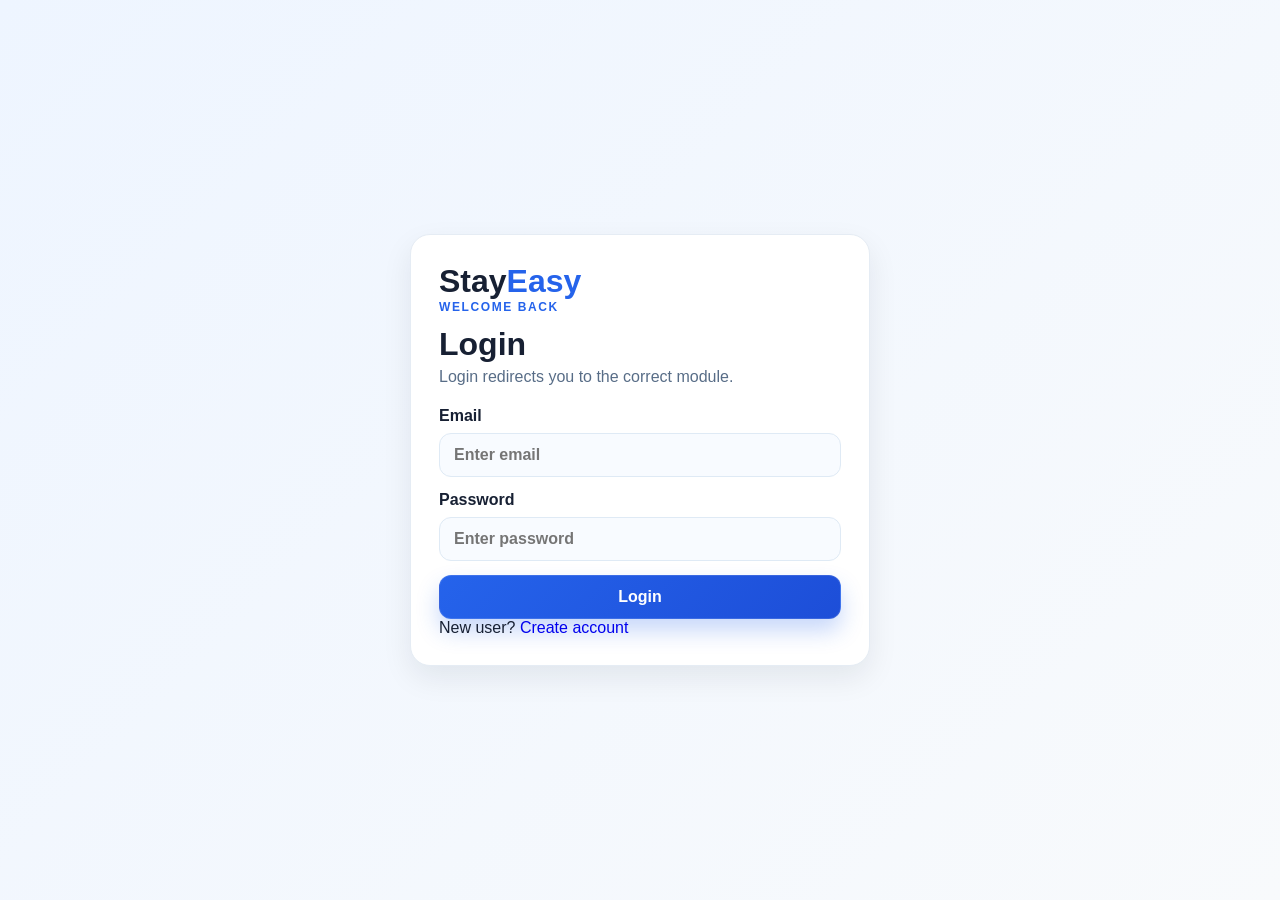
==== admin.html @ d57a73f9 "Initial commit: hotel booking project" ====
<!DOCTYPE html>
<html lang="en">
  <head>
    <meta charset="UTF-8" />
    <meta name="viewport" content="width=device-width, initial-scale=1.0" />
    <title>Admin Module | StayEasy</title>
    <link rel="stylesheet" href="style.css?v=20261106-verified-galleries" />
  </head>

  <body>
    <nav class="dashboard-nav">
      <a class="brand" href="admin.html">Stay<span>Easy</span></a>

      <div>
        <span class="admin-badge">ADMIN MODULE</span>
        <button class="logout" onclick="logout()">Logout</button>
      </div>
    </nav>

    <main class="dashboard">
      <div class="dash-head">
        <div>
          <p class="eyebrow blue">ADMIN MODULE</p>
          <h1>Manage StayEasy</h1>
          <p class="muted">Manage hotel inventory and booking activity.</p>
        </div>
      </div>

      <section class="stats">
        <div>
          <b id="hotelCount">0</b>
          <small>Hotels</small>
        </div>
        <div>
          <b id="roomCount">0</b>
          <small>Rooms</small>
        </div>
        <div>
          <b id="adminBookingCount">0</b>
          <small>Bookings</small>
        </div>
        <div>
          <b id="userCount">0</b>
          <small>Users</small>
        </div>
      </section>

      <section class="admin-grid">
        <div class="card">
          <h2>Add Hotel</h2>

          <form id="hotelForm">
            <label>
              Hotel Name
              <input id="hotelName" required />
            </label>

            <label>
              Location
              <input id="hotelLocation" required />
            </label>

            <label>
              Price / Night
              <input id="hotelPrice" type="number" min="1" required />
            </label>

            <label>
              Rooms
              <input id="hotelRooms" type="number" min="0" required />
            </label>

            <label>
              Amenities
              <input id="hotelAmenities" placeholder="WiFi, Pool, Breakfast" required />
            </label>

            <button class="primary-btn full" type="submit">Add Hotel</button>
          </form>
        </div>

        <div class="card">
          <div class="section-head">
            <h2>Hotel Inventory</h2>
            <span id="inventoryCount"></span>
          </div>

          <div id="adminHotels"></div>
        </div>
      </section>

      <div class="card">
        <div class="section-head">
          <h2>Booking Activity</h2>
          <span>Local Storage</span>
        </div>

        <div id="adminBookings"></div>
      </div>
    </main>

    <script src="script.js?v=20261106-verified-galleries"></script>
  </body>
</html>
---- style.css ----
:root {
  --blue: #2563eb;
  --blue-dark: #1d4ed8;
  --bg: #f5f7fb;
  --text: #172033;
  --muted: #586d87;
  --card: #fff;
  --shadow: 0 12px 30px rgba(15, 23, 42, 0.08);
}

* { box-sizing: border-box; margin: 0; padding: 0; font-family: "Segoe UI", sans-serif; }
body {
  background: radial-gradient(circle at top, #f9fbff 0%, var(--bg) 42%, #edf2f7 100%);
  color: var(--text);
}
a { text-decoration: none; }
img { max-width: 100%; display: block; }
button, input, select { font: inherit; }

.hero {
  background: linear-gradient(120deg, rgba(9, 17, 33, 0.9), rgba(37, 99, 235, 0.75)), url('images/hotel-skyline.svg') center/cover no-repeat;
  color: #fff;
  min-height: 440px;
  border-bottom-left-radius: 28px;
  border-bottom-right-radius: 28px;
  box-shadow: 0 20px 40px rgba(15, 23, 42, 0.12);
}

nav, .dashboard-nav {
  display: flex; justify-content: space-between; align-items: center;
  padding: 20px 5%;
}

.brand { color: #fff; font-size: 2rem; font-weight: 800; }
.brand span { color: #cfe3ff; }
.brand.dark { color: var(--text); }
.brand.dark span { color: var(--blue); }

.nav-link, .nav-btn, .primary-btn, .secondary-btn, .logout, .book-btn, .confirm-btn, .delete {
  display: inline-flex; align-items: center; justify-content: center;
  border-radius: 12px; font-weight: 700; transition: 0.2s ease;
}

.nav-link { color: #fff; padding: 10px 14px; }
.nav-link:hover { background: rgba(255,255,255,0.08); }
.nav-btn, .primary-btn, .book-btn, .confirm-btn {
  background: linear-gradient(135deg, var(--blue), var(--blue-dark));
  color: #fff; padding: 12px 18px; box-shadow: 0 12px 22px rgba(37, 99, 235, .25);
  border: 1px solid rgba(255,255,255,0.12);
}
.nav-btn:hover, .primary-btn:hover, .book-btn:hover, .confirm-btn:hover {
  transform: translateY(-1px);
  box-shadow: 0 16px 26px rgba(37, 99, 235, .28);
}
.secondary-btn, .logout {
  background: #fff; color: var(--text); border: 1px solid #dfe7f1; padding: 12px 18px;
}
.secondary-btn:hover, .logout:hover { background: #f8fbff; }

.hero-content {
  max-width: 1200px; margin: 0 auto; padding: 72px 24px 86px;
}
.hero h1 { font-size: clamp(2.4rem, 6vw, 4.5rem); margin-bottom: 18px; }
.hero-content p:not(.eyebrow) { max-width: 620px; font-size: 1.06rem; line-height: 1.7; color: rgba(255,255,255,0.9); }
.eyebrow { letter-spacing: 1.6px; font-size: 12px; font-weight: 800; margin-bottom: 12px; }
.eyebrow.blue { color: var(--blue); }

.landing, .dashboard { max-width: 1200px; margin: 0 auto; padding: 48px 24px 70px; }
.features {
  display: grid; grid-template-columns: repeat(3, minmax(0, 1fr)); gap: 20px;
  margin-top: -70px; position: relative; z-index: 1;
}
.features article, .card, .auth-card, .stat, .stats > div, .hotel, .booking-item, .admin-hotel, .modal-card {
  background: var(--card); border: 1px solid #e5ecf4; border-radius: 20px; box-shadow: var(--shadow);
}
.features article, .card, .auth-card, .stat, .stats > div { padding: 24px; }
.hotel:hover, .booking-item:hover, .admin-hotel:hover {
  transform: translateY(-2px);
  box-shadow: 0 18px 36px rgba(15, 23, 42, 0.09);
}
.features b {
  display: inline-flex; width: 54px; height: 54px; align-items: center; justify-content: center;
  font-size: 28px; border-radius: 16px; background: #edf5ff;
}
.features h3 { margin: 12px 0 8px; }
.features p, .muted, .message { color: var(--muted); line-height: 1.7; }

.center { text-align: center; margin-top: 28px; }
.center h2 { font-size: clamp(1.9rem, 3vw, 2.4rem); margin-bottom: 10px; }
.actions { display: flex; justify-content: center; gap: 12px; margin-top: 20px; flex-wrap: wrap; }
footer { text-align: center; color: var(--muted); padding: 20px; }

.auth { min-height: 100vh; display: grid; place-items: center; padding: 30px 18px; background: linear-gradient(135deg, #eef5ff, #f8fafc); }
.auth-card { width: min(460px, 100%); padding: 28px; }
.auth-card form, .booking-form, #hotelForm { display: grid; gap: 14px; margin-top: 16px; }
label { display: grid; gap: 8px; font-weight: 600; }
input, select {
  width: 100%; border: 1px solid #dfeaf5; border-radius: 12px; background: #f8fbff;
  padding: 12px 14px; color: var(--text);
}
input:focus, select:focus { outline: none; border-color: rgba(37, 99, 235, .5); }

.dashboard-nav { background: rgba(255,255,255,.9); border-bottom: 1px solid #eaeff6; }
.dashboard-nav .brand { color: var(--text); }
.dashboard-nav .brand span { color: var(--blue); }

.dash-head { display: flex; justify-content: space-between; align-items: center; margin-bottom: 20px; }
.stats { display: grid; grid-template-columns: repeat(4, minmax(0, 1fr)); gap: 18px; margin-bottom: 24px; }
.stats > div, .stat { display: grid; place-items: center; padding: 20px; text-align: center; }
.stats b, .stat b { font-size: 2rem; color: var(--blue); }

.search {
  display: grid; grid-template-columns: repeat(4, minmax(0, 1fr)); gap: 14px;
  padding: 16px; margin-bottom: 20px; border: 1px solid #e6edf5; border-radius: 18px; background: rgba(255,255,255,.7);
}

.hotel-grid { display: grid; grid-template-columns: repeat(3, minmax(0, 1fr)); gap: 20px; }
.hotel { overflow: hidden; }
.hotel-gallery { position: relative; overflow: hidden; background: #e4ebe5; }
.hotel-image { width: 100%; height: 200px; object-fit: cover; }
.gallery-arrow {
  position: absolute;
  top: 50%;
  display: grid;
  width: 36px;
  height: 36px;
  place-items: center;
  transform: translateY(-50%);
  border: 1px solid rgba(255,255,255,.75);
  border-radius: 50%;
  background: rgba(15, 23, 42, .62);
  color: #fff;
  cursor: pointer;
  font-size: 1.6rem;
  line-height: 1;
}
.gallery-arrow:hover { background: rgba(15, 23, 42, .88); }
.gallery-previous { left: 10px; }
.gallery-next { right: 10px; }
.gallery-count {
  position: absolute;
  right: 10px;
  bottom: 10px;
  padding: 4px 8px;
  border-radius: 999px;
  background: rgba(15, 23, 42, .7);
  color: #fff;
  font-size: .75rem;
  font-weight: 700;
}
.hotel-body { padding: 18px; }
.hotel-top { display: flex; justify-content: space-between; align-items: flex-start; margin-bottom: 12px; }
.rating { background: #fff7d6; color: #915d00; border-radius: 999px; padding: 6px 10px; font-size: 0.8rem; font-weight: 800; }
.hotel-type { color: #275943; font-size: 0.78rem; font-weight: 700; }
.amenities { display: flex; flex-wrap: wrap; gap: 8px; margin: 10px 0 16px; }
.chip { background: #edf5ff; color: var(--blue); border-radius: 999px; padding: 6px 10px; font-size: 0.78rem; font-weight: 700; }
.hotel-bottom { display: flex; justify-content: space-between; align-items: end; gap: 12px; }
.price strong { font-size: 1.5rem; }
.price span, .rooms { color: var(--muted); font-size: 0.82rem; }
.hotel-actions { display: flex; align-items: center; gap: 8px; }
.book-btn { padding: 12px 16px; cursor: pointer; }
.book-btn:disabled { background: #d8e1ec; color: #49617d; box-shadow: none; }
.compare-toggle {
  padding: 10px 12px;
  border: 1px solid #cbd9d5;
  border-radius: 10px;
  background: #fff;
  color: #275943;
  cursor: pointer;
  font-weight: 700;
}
.compare-toggle:hover, .compare-toggle.selected { background: #e8f2ed; border-color: #8ab59e; }
.compare-tray {
  position: sticky;
  bottom: 12px;
  z-index: 5;
  display: flex;
  align-items: center;
  justify-content: space-between;
  gap: 16px;
  margin: 20px 0;
  padding: 16px 18px;
  border: 1px solid #d5e4dc;
  border-radius: 16px;
  background: rgba(255, 255, 255, .97);
  box-shadow: 0 12px 30px rgba(15, 23, 42, .16);
}
.compare-tray[hidden] { display: none; }
.compare-tray > div:first-child { display: grid; gap: 3px; }
.compare-tray span, .compare-tray small { color: var(--muted); }
.compare-tray small { font-size: .82rem; }
.compare-tray-actions { display: flex; gap: 8px; }
.compare-tray button:disabled { cursor: not-allowed; opacity: .55; transform: none; }

.booking-item, .admin-hotel { display: flex; justify-content: space-between; align-items: center; padding: 15px 16px; margin-bottom: 10px; }
.status { color: #0d8b5d; font-weight: 700; }
.delete { background: #ffeaea; color: #c12d2d; padding: 10px 12px; }

.modal { position: fixed; inset: 0; background: rgba(15, 23, 42, 0.5); display: grid; place-items: center; padding: 20px; }
.modal.hidden { display: none; }
.modal-card { width: min(420px, 100%); max-height: calc(100vh - 40px); overflow-y: auto; padding: 22px; position: relative; }
.comparison-open .modal-card { width: min(1000px, 100%); }
.comparison-grid { display: grid; grid-template-columns: repeat(auto-fit, minmax(210px, 1fr)); gap: 14px; margin-top: 18px; }
.comparison-hotel { padding: 14px; border: 1px solid #e5ecf4; border-radius: 14px; background: #fbfcfe; }
.comparison-hotel > img { width: 100%; height: 140px; margin-bottom: 12px; border-radius: 9px; object-fit: cover; }
.comparison-hotel h3 { margin-bottom: 4px; }
.comparison-hotel dl { display: grid; gap: 10px; margin: 14px 0; }
.comparison-hotel dl > div { padding-top: 8px; border-top: 1px solid #e5ecf4; }
.comparison-hotel dt { color: var(--muted); font-size: .78rem; font-weight: 700; }
.comparison-hotel dd { margin-top: 3px; line-height: 1.45; }
.comparison-hotel .book-btn { width: 100%; }
.close { position: absolute; right: 14px; top: 8px; background: transparent; font-size: 2rem; color: var(--muted); }

.success-popup {
  position: fixed; right: 20px; bottom: 20px; z-index: 200;
  opacity: 0; transform: translateY(20px); transition: 0.25s ease;
}
.success-popup.show { opacity: 1; transform: translateY(0); }
.success-card {
  display: flex; align-items: center; gap: 12px; background: #0f172a; color: #fff;
  padding: 14px 18px; border-radius: 14px; box-shadow: 0 18px 36px rgba(15, 23, 42, 0.18);
}
.success-card span {
  width: 28px; height: 28px; border-radius: 50%; background: #22c55e; color: #fff;
  display: grid; place-items: center; font-weight: 800;
}

.table { width: 100%; border-collapse: collapse; }
.table th, .table td { border-bottom: 1px solid #edf2f7; padding: 10px; text-align: left; }
.featured-stays { margin: 38px 0 28px; }
.featured-stays-heading { display: flex; align-items: end; justify-content: space-between; gap: 24px; margin-bottom: 18px; }
.featured-stays-heading h2 { color: #193044; font-family: Georgia, "Times New Roman", serif; font-size: 32px; }
.featured-stays-heading > p { max-width: 430px; color: var(--muted); font-size: .9rem; line-height: 1.6; }
.featured-hotel-grid { grid-template-columns: repeat(4, minmax(0, 1fr)); gap: 16px; }
.featured-hotel-grid .hotel-image { height: 170px; }
.featured-hotel-grid .hotel-body { padding: 15px; }
.featured-hotel-grid .hotel-body h3 { min-height: 2.5em; font-size: 1.05rem; }
.featured-hotel-grid .hotel-bottom { align-items: center; margin-top: 12px; }
.hotel-visit { color: #275943; font-size: .8rem; font-weight: 800; white-space: nowrap; }
.hotel-visit span { color: #a65b3c; }

@media (max-width: 960px) {
  .features, .hotel-grid, .stats, .search { grid-template-columns: repeat(2, minmax(0, 1fr)); }
  .featured-hotel-grid { grid-template-columns: repeat(2, minmax(0, 1fr)); }
}
@media (max-width: 640px) {
  .features, .hotel-grid, .stats, .search { grid-template-columns: 1fr; }
  nav, .dashboard-nav, .dash-head, .hotel-bottom, .booking-item, .admin-hotel { flex-direction: column; align-items: flex-start; }
  .brand { font-size: 1.7rem; }
  .featured-hotel-grid { grid-template-columns: 1fr; }
  .featured-stays-heading, .compare-tray { align-items: flex-start; flex-direction: column; }
  .compare-tray-actions { width: 100%; }
  .compare-tray-actions button { flex: 1; }
  .hotel-actions { width: 100%; justify-content: space-between; }
}

.home-page {
  min-height: 100vh;
  background: #f5f6f2;
  color: #1d2d28;
  font-family: "Aptos", "Segoe UI", sans-serif;
}
.home-page * { font-family: inherit; }
.home-page h1, .home-page h2, .home-page h3 {
  font-family: "Iowan Old Style", "Palatino Linotype", Georgia, serif;
  letter-spacing: 0;
}
.home-hero {
  position: relative;
  isolation: isolate;
  min-height: 535px;
  overflow: hidden;
  padding: 0 32px 92px;
  background: #30463d;
  color: #fff;
}
.home-hero::after {
  position: absolute;
  z-index: 0;
  inset: 0;
  background: linear-gradient(90deg, rgba(17, 39, 33, .82), rgba(17, 39, 33, .46) 53%, rgba(17, 39, 33, .12));
  content: "";
}
.home-hero-photo {
  position: absolute;
  z-index: -1;
  inset: 0;
  width: 100%;
  height: 100%;
  object-fit: cover;
  object-position: center 55%;
}
.site-nav {
  position: relative;
  z-index: 1;
  display: flex;
  width: min(1280px, 100%);
  margin: 0 auto;
  padding: 22px 0;
}
.home-page .site-nav .brand {
  color: #fff;
  font-family: "Aptos", "Segoe UI", sans-serif;
  font-size: 25px;
}
.home-page .site-nav .brand span { color: #efb18c; }
.site-nav-links { display: flex; align-items: center; gap: 28px; }
.site-nav-links a { color: rgba(255, 255, 255, .94); font-size: 14px; font-weight: 600; }
.site-nav-links .site-login { margin-left: 8px; }
.site-nav-links .site-signup {
  padding: 11px 17px;
  border-radius: 8px;
  background: #f2b18c;
  color: #263b32;
}
.home-copy {
  position: relative;
  z-index: 1;
  width: min(1280px, 100%);
  margin: 0 auto;
  padding-top: 82px;
  animation: home-arrive .65s ease both;
}
.home-eyebrow, .home-kicker {
  margin-bottom: 14px;
  color: #f2b18c;
  font-size: 11px;
  font-weight: 800;
  letter-spacing: 1.5px;
}
.home-copy h1 { max-width: 680px; font-size: 60px; line-height: 1.03; }
.home-intro { max-width: 510px; margin-top: 18px; color: rgba(255, 255, 255, .9); font-size: 17px; line-height: 1.65; }
.home-search-wrap {
  position: relative;
  z-index: 2;
  width: min(1280px, 100%);
  margin: -46px auto 0;
  padding: 0 28px;
}
.home-search {
  display: grid;
  grid-template-columns: minmax(190px, 1.3fr) repeat(2, minmax(160px, 1fr)) auto;
  align-items: center;
  gap: 0;
  padding: 14px;
  border: 1px solid #e5e8e2;
  border-radius: 12px;
  background: #fff;
  box-shadow: 0 18px 48px rgba(25, 44, 36, .13);
}
.home-search-field {
  min-width: 0;
  padding: 5px 18px;
  border-right: 1px solid #e5e8e2;
  font-weight: 400;
}
.home-search-field span { color: #66736c; font-size: 12px; font-weight: 700; }
.home-search-field select, .home-search-field input {
  min-width: 0;
  padding: 7px 0 3px;
  border: 0;
  border-radius: 0;
  background: transparent;
  color: #20322b;
  font-size: 15px;
}
.home-search-field select:focus, .home-search-field input:focus { border: 0; outline: 0; }
.home-search-button {
  min-height: 52px;
  padding: 0 25px;
  border: 0;
  border-radius: 8px;
  background: #275943;
  color: #fff;
  cursor: pointer;
  font-size: 14px;
  font-weight: 700;
  transition: background .2s ease, transform .2s ease;
}
.home-search-button:hover { transform: translateY(-1px); background: #1e4936; }
.home-content { width: min(1280px, 100%); margin: 0 auto; padding: 70px 28px 84px; }
.home-section-head { display: flex; align-items: end; justify-content: space-between; gap: 20px; margin-bottom: 25px; }
.home-kicker { margin-bottom: 10px; color: #a65b3c; }
.home-section-head h2 { color: #1d2d28; font-size: 36px; line-height: 1.15; }
.home-text-link { padding-bottom: 5px; color: #275943; font-size: 14px; font-weight: 700; }
.home-text-link span { margin-left: 5px; color: #a65b3c; }
.home-stay-grid { display: grid; grid-template-columns: repeat(3, minmax(0, 1fr)); gap: 22px; }
.home-stay-card { overflow: hidden; border: 1px solid #e5e8e2; border-radius: 12px; background: #fff; box-shadow: 0 8px 24px rgba(25, 44, 36, .05); animation: home-arrive .55s ease both; }
.home-stay-card:nth-child(2) { animation-delay: .08s; }
.home-stay-card:nth-child(3) { animation-delay: .16s; }
.home-stay-photo-wrap { position: relative; overflow: hidden; aspect-ratio: 1.58; background: #e4ebe5; }
.home-stay-photo { width: 100%; height: 100%; object-fit: cover; transition: transform .35s ease; }
.home-stay-card:hover .home-stay-photo { transform: scale(1.035); }
.home-stay-rating {
  position: absolute;
  top: 13px;
  right: 13px;
  padding: 7px 10px;
  border-radius: 6px;
  background: rgba(255, 255, 255, .95);
  color: #25372f;
  font-size: 12px;
  font-weight: 800;
}
.home-stay-details { padding: 18px 19px 17px; }
.home-stay-location { margin-bottom: 5px; color: #66736c; font-size: 12px; font-weight: 600; }
.home-stay-details h3 { color: #1d2d28; font-size: 22px; }
.home-stay-bottom { display: flex; align-items: center; justify-content: space-between; gap: 10px; margin-top: 19px; padding-top: 14px; border-top: 1px solid #edf0eb; }
.home-stay-bottom p { color: #66736c; font-size: 12px; white-space: nowrap; }
.home-stay-bottom strong { color: #1d2d28; font-size: 17px; }
.home-stay-bottom button {
  padding: 7px 0 7px 8px;
  border: 0;
  background: transparent;
  color: #275943;
  cursor: pointer;
  font-size: 12px;
  font-weight: 800;
  white-space: nowrap;
}
.home-stay-bottom button span { margin-left: 3px; color: #a65b3c; }
.home-footer {
  display: flex;
  align-items: center;
  justify-content: space-between;
  gap: 20px;
  padding: 22px max(28px, calc((100% - 1224px) / 2));
  border-top: 1px solid #e3e8e1;
  background: #fff;
  color: #66736c;
  font-size: 13px;
}
.home-footer .brand { color: #20322b; font-size: 21px; }
.home-footer .brand span { color: #a65b3c; }
.home-footer > a:last-child { color: #275943; font-weight: 700; }
@keyframes home-arrive {
  from { opacity: 0; transform: translateY(12px); }
  to { opacity: 1; transform: translateY(0); }
}
@media (max-width: 900px) {
  .home-search { grid-template-columns: repeat(2, minmax(0, 1fr)); gap: 8px; }
  .home-search-field:nth-child(2) { border-right: 0; }
  .home-search-button { grid-column: 1 / -1; }
  .home-stay-grid { gap: 15px; }
  .home-stay-details { padding: 15px; }
  .home-stay-bottom { align-items: flex-start; flex-direction: column; }
  .home-stay-bottom button { padding-left: 0; }
}
@media (max-width: 620px) {
  .home-hero { min-height: 470px; padding: 0 20px 88px; }
  .site-nav { align-items: flex-start; flex-direction: column; gap: 16px; padding: 18px 0; }
  .site-nav-links { width: 100%; flex-wrap: wrap; gap: 15px; }
  .site-nav-links a { font-size: 13px; }
  .site-nav-links .site-login { margin-left: auto; }
  .site-nav-links .site-signup { padding: 8px 12px; }
  .home-copy { padding-top: 60px; }
  .home-copy h1 { font-size: 43px; }
  .home-intro { max-width: 360px; font-size: 15px; }
  .home-search-wrap { margin-top: -60px; padding: 0 16px; }
  .home-search { grid-template-columns: 1fr; padding: 9px 14px 14px; }
  .home-search-field, .home-search-field:nth-child(2) { padding: 9px 3px; border-right: 0; border-bottom: 1px solid #e5e8e2; }
  .home-search-field select, .home-search-field input { padding: 6px 0 2px; }
  .home-search-button { min-height: 48px; margin-top: 5px; }
  .home-content { padding: 24px 18px 64px; }
  .home-section-head { align-items: flex-start; flex-direction: column; gap: 13px; }
  .home-section-head h2 { font-size: 31px; }
  .home-stay-grid { grid-template-columns: 1fr; gap: 16px; }
  .home-stay-photo-wrap { aspect-ratio: 1.7; }
  .home-stay-bottom { align-items: center; flex-direction: row; }
  .home-stay-bottom button { padding-left: 8px; }
  .home-footer { align-items: flex-start; flex-direction: column; gap: 8px; padding: 22px 18px; }
}
@media (prefers-reduced-motion: reduce) {
  .home-copy, .home-stay-card { animation: none; }
  .home-stay-photo, .home-search-button { transition: none; }
}

.landing-page {
  background: #f5f6f1;
  color: #193044;
}

.landing-page .hero {
  min-height: 460px;
  border-bottom-left-radius: 32px;
  border-bottom-right-radius: 32px;
  background:
    linear-gradient(115deg, rgba(16, 39, 57, .82), rgba(24, 75, 84, .62) 58%, rgba(29, 76, 86, .48)),
    url("https://images.unsplash.com/photo-1566073771259-6a8506099945?auto=format&fit=crop&w=2200&q=85") center 55% / cover no-repeat;
}

.landing-page .hero nav {
  width: min(1200px, 100%);
  margin: 0 auto;
  padding: 22px 24px;
}

.landing-page .hero-content {
  padding: 70px 24px 100px;
}

.landing-page .hero .eyebrow {
  color: #ffc49e;
}

.landing-page .hero h1 {
  max-width: 720px;
  font-family: Georgia, "Times New Roman", serif;
  font-size: 58px;
  line-height: 1.08;
}

.landing-page .hero .primary-btn {
  margin-top: 8px;
  border: 0;
  border-radius: 9px;
  background: #e47b5c;
  box-shadow: 0 10px 24px rgba(13, 31, 43, .24);
}

.landing-page .landing {
  padding-top: 0;
}

.landing-page .features {
  gap: 18px;
  margin-top: -58px;
}

.landing-page .features article {
  min-height: 180px;
  padding: 24px;
  border: 1px solid #e0e8e7;
  border-radius: 15px;
  box-shadow: 0 14px 32px rgba(29, 55, 67, .1);
  transition: transform .2s ease, box-shadow .2s ease;
}

.landing-page .features article:hover {
  transform: translateY(-4px);
  box-shadow: 0 20px 38px rgba(29, 55, 67, .15);
}

.landing-page .features article b {
  width: 48px;
  height: 48px;
  border-radius: 14px;
  background: #e1f1ef;
  color: #176b72;
}

.landing-page .features article:nth-child(2) b {
  background: #fff0e8;
}

.landing-page .features article:nth-child(3) b {
  background: #fff3d9;
}

.landing-page .features h3 {
  margin: 14px 0 7px;
  color: #193044;
  font-size: 19px;
}

.landing-page .features p {
  color: #627486;
  line-height: 1.6;
}

.landing-page .center {
  margin-top: 26px;
  padding: 34px 24px;
  border: 1px solid #e0e8e7;
  border-radius: 16px;
  box-shadow: 0 12px 28px rgba(29, 55, 67, .07);
}

.landing-page .center .eyebrow.blue {
  color: #c46a4d;
}

.landing-page .center h2 {
  color: #193044;
  font-family: Georgia, "Times New Roman", serif;
  font-size: 34px;
}

.landing-page footer {
  border-top: 1px solid #e0e8e7;
  background: #eef2ed;
}

@media (max-width: 640px) {
  .landing-page .hero {
    min-height: 420px;
  }

  .landing-page .hero-content {
    padding: 52px 24px 90px;
  }

  .landing-page .hero h1 {
    font-size: 43px;
  }

  .landing-page .features {
    margin-top: -48px;
  }

  .landing-page .center {
    padding: 28px 18px;
  }

  .landing-page .center h2 {
    font-size: 29px;
  }
}

@media (max-width: 640px) {
  .featured-stays-heading h2 { font-size: 28px; }
  .comparison-grid { grid-template-columns: 1fr; }
}

@media (prefers-reduced-motion: reduce) {
  .landing-page .features article {
    transition: none;
  }
}
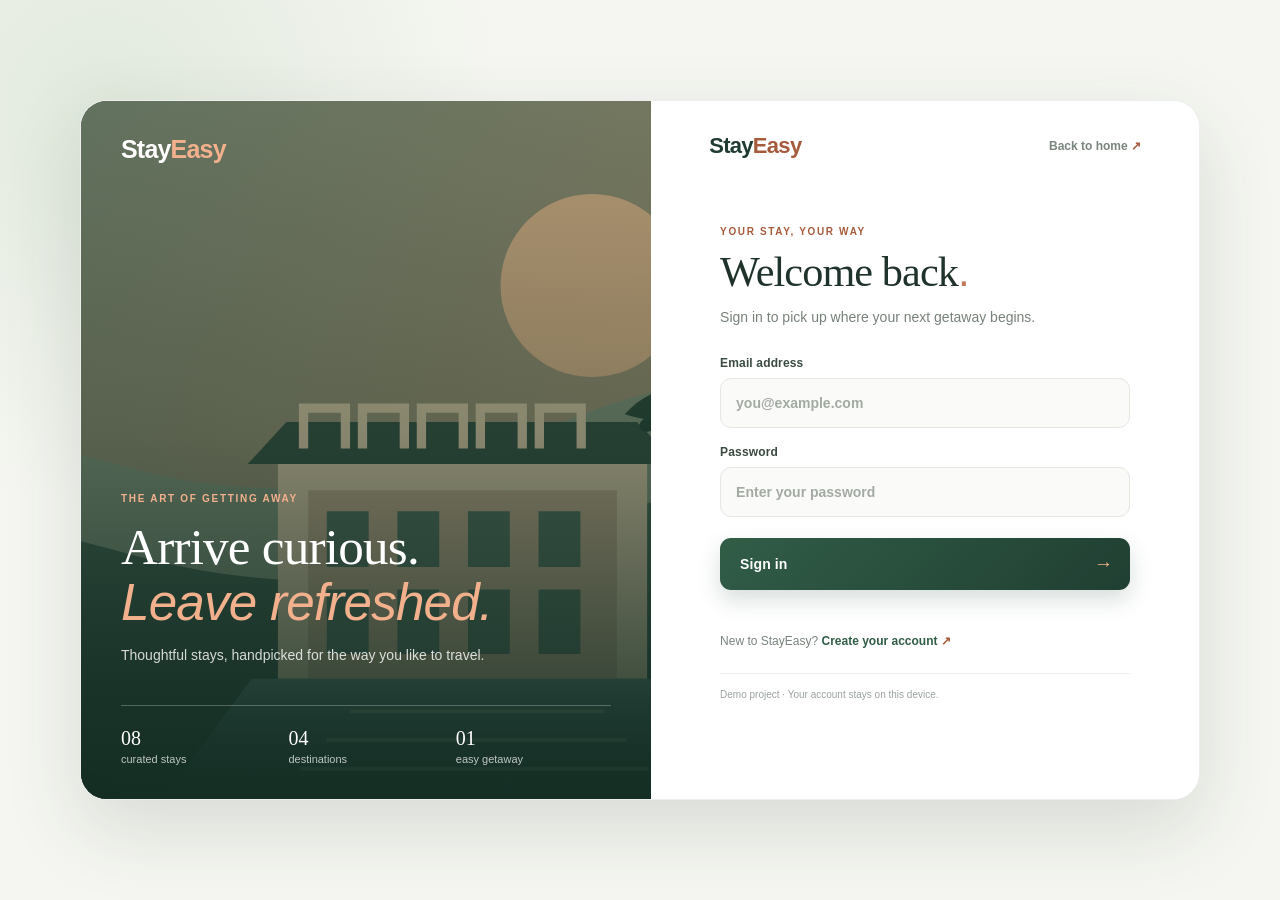
==== commit 5b113820: "Complete StayEasy hotel booking experience Co-authored-by: Copilot <223556219+Copilot@users.noreply." ====
--- a/admin.html
+++ b/admin.html
@@ -4,16 +4,17 @@
     <meta charset="UTF-8" />
     <meta name="viewport" content="width=device-width, initial-scale=1.0" />
     <title>Admin Module | StayEasy</title>
-    <link rel="stylesheet" href="style.css?v=20261106-verified-galleries" />
+    <link rel="stylesheet" href="style.css?v=20261125-luxe-v6" />
   </head>
 
-  <body>
+  <body class="dashboard-page admin-dashboard">
     <nav class="dashboard-nav">
-      <a class="brand" href="admin.html">Stay<span>Easy</span></a>
-
-      <div>
-        <span class="admin-badge">ADMIN MODULE</span>
-        <button class="logout" onclick="logout()">Logout</button>
+      <div class="dashboard-nav-inner">
+        <a class="brand" href="admin.html">Stay<span>Easy</span></a>
+        <div class="dashboard-nav-actions">
+          <span class="admin-badge">ADMIN MODULE</span>
+          <button class="logout" type="button" onclick="logout()">Log out <span aria-hidden="true">↗</span></button>
+        </div>
       </div>
     </nav>
 
@@ -99,6 +100,6 @@
       </div>
     </main>
 
-    <script src="script.js?v=20261106-verified-galleries"></script>
+    <script src="script.js?v=20261125-luxe-v7"></script>
   </body>
 </html>
--- a/style.css
+++ b/style.css
@@ -214,6 +214,7 @@
 .success-popup {
   position: fixed; right: 20px; bottom: 20px; z-index: 200;
   opacity: 0; transform: translateY(20px); transition: 0.25s ease;
+  pointer-events: none;
 }
 .success-popup.show { opacity: 1; transform: translateY(0); }
 .success-card {
@@ -626,4 +627,897 @@
   .landing-page .features article {
     transition: none;
   }
+}
+
+.home-page .home-hero {
+  min-height: 490px;
+  padding: 0 32px 86px;
+  background: #203b31;
+}
+.home-page .home-hero::after {
+  background: linear-gradient(90deg, rgba(17, 39, 33, .78), rgba(17, 39, 33, .5) 55%, rgba(17, 39, 33, .16));
+}
+.home-page .home-copy { padding-top: 72px; }
+.home-page .home-copy h1 { max-width: 760px; font-size: clamp(44px, 6vw, 68px); }
+.home-page .home-copy h1 em { color: #f2b18c; font-weight: 500; }
+.home-page .site-nav { justify-content: space-between; align-items: center; }
+.home-page .home-search-wrap { padding: 0 28px; }
+.home-search-field { display: grid; gap: 5px; }
+.home-search-field:focus-within { background: #f5f8f4; border-radius: 8px; }
+.home-search-button { display: inline-flex; align-items: center; justify-content: center; gap: 9px; }
+.home-search-button:focus-visible, .mood-card:focus-visible, .favorite-toggle:focus-visible, .saved-filter:focus-visible {
+  outline: 3px solid #e47b5c;
+  outline-offset: 3px;
+}
+.home-section-note { max-width: 340px; color: #66736c; font-size: 14px; line-height: 1.6; }
+.mood-grid { display: grid; grid-template-columns: repeat(4, minmax(0, 1fr)); gap: 13px; margin-bottom: 5px; }
+.mood-card {
+  display: grid;
+  grid-template-columns: 42px 1fr auto;
+  align-items: center;
+  gap: 12px;
+  min-height: 92px;
+  padding: 15px;
+  border: 1px solid #e5e8e2;
+  border-radius: 11px;
+  background: #fff;
+  color: #203b31;
+  text-align: left;
+  cursor: pointer;
+  transition: border-color .2s ease, box-shadow .2s ease, transform .2s ease;
+}
+.mood-card:hover, .mood-card.selected {
+  transform: translateY(-2px);
+  border-color: #9eb4a3;
+  box-shadow: 0 10px 24px rgba(25, 44, 36, .09);
+}
+.mood-icon {
+  display: grid;
+  width: 40px;
+  height: 40px;
+  place-items: center;
+  border-radius: 12px;
+  background: #edf3ec;
+  color: #275943;
+  font-size: 22px;
+}
+.mood-card:nth-child(2) .mood-icon { background: #f3eee6; color: #9d6943; }
+.mood-card:nth-child(3) .mood-icon { background: #f8eee7; color: #a65b3c; }
+.mood-card:nth-child(4) .mood-icon { background: #edf2e8; color: #61763f; }
+.mood-card b, .mood-card small { display: block; }
+.mood-card b { margin-bottom: 5px; font-size: 13px; }
+.mood-card small { color: #758078; font-size: 11px; line-height: 1.4; }
+.mood-arrow { color: #a65b3c; font-size: 18px; }
+.mood-status { min-height: 20px; margin-top: 8px; color: #275943; font-size: 13px; }
+.home-page .featured-heading { margin-top: 52px; }
+.how-it-works {
+  display: grid;
+  grid-template-columns: 1.25fr repeat(3, 1fr);
+  gap: 22px;
+  align-items: start;
+  margin-top: 75px;
+  padding: 30px 0;
+  border-top: 1px solid #e3e8e1;
+}
+.how-it-works h2 { color: #1d2d28; font-size: 29px; line-height: 1.15; }
+.how-step { display: flex; gap: 12px; padding-top: 8px; }
+.how-step > span { color: #a65b3c; font-size: 12px; font-weight: 800; letter-spacing: 1px; }
+.how-step b { color: #203b31; font-size: 14px; }
+.how-step p { margin-top: 7px; color: #66736c; font-size: 12px; line-height: 1.6; }
+.home-footer .brand { white-space: nowrap; }
+.hotel-results-tools { display: flex; align-items: center; gap: 14px; }
+.saved-filter, .favorite-toggle {
+  padding: 8px 11px;
+  border: 1px solid #dce5dc;
+  border-radius: 999px;
+  background: #fff;
+  color: #52665a;
+  cursor: pointer;
+  font-size: 12px;
+  font-weight: 700;
+  white-space: nowrap;
+}
+.saved-filter:hover, .favorite-toggle:hover, .favorite-toggle.selected, .saved-filter.selected {
+  border-color: #d7a28a;
+  background: #fff5ef;
+  color: #a65b3c;
+}
+.hotel-top { flex-wrap: wrap; align-items: center; gap: 8px; }
+.hotel-top > div { flex: 1 1 55%; }
+.hotel-top .favorite-toggle { margin-left: auto; }
+.stay-estimate {
+  padding: 12px 14px;
+  border: 1px solid #dce8df;
+  border-radius: 10px;
+  background: #f3f8f3;
+  color: #275943;
+  font-size: 14px;
+  font-weight: 700;
+  line-height: 1.5;
+}
+.demo-payment-note { color: #66736c; font-size: 12px; line-height: 1.5; }
+.booking-form label { font-size: 14px; }
+@media (max-width: 900px) {
+  .mood-grid { grid-template-columns: repeat(2, minmax(0, 1fr)); }
+  .how-it-works { grid-template-columns: repeat(3, 1fr); }
+  .how-it-works > div:first-child { grid-column: 1 / -1; }
+}
+@media (max-width: 620px) {
+  .home-page .home-hero { min-height: 450px; padding: 0 20px 82px; }
+  .home-page .site-nav { align-items: flex-start; }
+  .home-page .home-copy { padding-top: 50px; }
+  .home-page .home-copy h1 { font-size: 44px; }
+  .home-page .home-search-wrap { padding: 0 16px; }
+  .home-section-note { max-width: none; }
+  .mood-grid { grid-template-columns: 1fr; }
+  .mood-card { min-height: 76px; }
+  .how-it-works { grid-template-columns: 1fr; gap: 18px; margin-top: 48px; }
+  .how-it-works > div:first-child { grid-column: auto; }
+  .hotel-results-tools { align-items: flex-start; flex-direction: column; gap: 8px; }
+}
+@media (prefers-reduced-motion: reduce) {
+  .mood-card { transition: none; }
+}
+
+.auth-page {
+  min-height: 100vh;
+  display: grid;
+  place-items: center;
+  padding: clamp(18px, 4vw, 52px);
+  background:
+    radial-gradient(circle at 8% 12%, rgba(201, 218, 198, .45), transparent 28%),
+    #f5f6f1;
+  color: #20332a;
+  font-family: "Aptos", "Segoe UI", sans-serif;
+}
+.auth-shell {
+  display: grid;
+  grid-template-columns: minmax(0, 1.02fr) minmax(0, .98fr);
+  width: min(1120px, 100%);
+  min-height: min(700px, calc(100vh - 72px));
+  overflow: hidden;
+  border: 1px solid rgba(32, 59, 49, .08);
+  border-radius: 27px;
+  background: #fff;
+  box-shadow: 0 28px 80px rgba(34, 57, 46, .14);
+}
+.auth-shell-signup { min-height: min(780px, calc(100vh - 48px)); }
+.auth-story {
+  position: relative;
+  isolation: isolate;
+  display: flex;
+  flex-direction: column;
+  justify-content: space-between;
+  min-height: 640px;
+  overflow: hidden;
+  padding: 34px 40px;
+  background: #254637;
+  color: #fff;
+}
+.auth-story::after {
+  position: absolute;
+  z-index: -1;
+  inset: 0;
+  background: linear-gradient(180deg, rgba(20, 45, 35, .2), rgba(20, 45, 35, .44) 48%, rgba(20, 45, 35, .94));
+  content: "";
+}
+.auth-story > img {
+  position: absolute;
+  z-index: -2;
+  inset: 0;
+  width: 100%;
+  height: 100%;
+  object-fit: cover;
+  object-position: 66% center;
+}
+.auth-story-brand {
+  color: #fff;
+  font-size: 25px;
+  font-weight: 800;
+  letter-spacing: -.8px;
+}
+.auth-story-brand span { color: #f2b18c; }
+.auth-story-copy { max-width: 470px; margin-top: auto; padding: 60px 0 38px; }
+.auth-story-copy > p {
+  margin-bottom: 15px;
+  color: #f2b18c;
+  font-size: 10px;
+  font-weight: 800;
+  letter-spacing: 1.7px;
+}
+.auth-story-copy h2 {
+  margin-bottom: 14px;
+  font-family: Georgia, "Times New Roman", serif;
+  font-size: clamp(37px, 4vw, 56px);
+  font-weight: 500;
+  line-height: 1.08;
+  letter-spacing: -.8px;
+}
+.auth-story-copy h2 em { color: #f2b18c; font-weight: 500; }
+.auth-story-copy > span { max-width: 340px; color: rgba(255,255,255,.82); font-size: 14px; line-height: 1.65; }
+.auth-story-stats {
+  display: grid;
+  grid-template-columns: repeat(3, 1fr);
+  gap: 12px;
+  padding-top: 21px;
+  border-top: 1px solid rgba(255,255,255,.25);
+}
+.auth-story-stats > div { display: grid; gap: 3px; }
+.auth-story-stats b { color: #fff; font-family: Georgia, "Times New Roman", serif; font-size: 20px; font-weight: 500; }
+.auth-story-stats span { color: rgba(255,255,255,.72); font-size: 11px; }
+.auth-panel {
+  display: flex;
+  flex-direction: column;
+  padding: 32px clamp(28px, 5vw, 58px);
+  background: #fff;
+}
+.auth-panel-nav { display: flex; align-items: center; justify-content: space-between; gap: 12px; }
+.auth-panel .brand { color: #203b31; font-size: 22px; letter-spacing: -.7px; }
+.auth-panel .brand span { color: #a65b3c; }
+.auth-back-link { color: #7a857e; font-size: 12px; font-weight: 650; transition: color .18s ease; }
+.auth-back-link:hover { color: #315d47; }
+.auth-back-link span, .auth-footer a span { color: #a65b3c; }
+.auth-form-content { width: min(410px, 100%); margin: auto; padding: 30px 0; }
+.auth-eyebrow { margin-bottom: 11px; color: #a65b3c !important; font-size: 10px; letter-spacing: 1.65px; }
+.auth-form-content h1 {
+  margin: 0;
+  color: #20332a;
+  font-family: Georgia, "Times New Roman", serif;
+  font-size: clamp(34px, 3.3vw, 44px);
+  font-weight: 500;
+  letter-spacing: -.9px;
+  line-height: 1.12;
+}
+.auth-form-content h1 > span { color: #bd7958; }
+.auth-intro { margin: 11px 0 28px; color: #77827a; font-size: 14px; line-height: 1.6; }
+.auth-page .auth-form-content form { display: grid; gap: 17px; margin-top: 0; }
+.auth-page .auth-field { display: grid; gap: 8px; color: #3a4b41; font-size: 12px; font-weight: 700; }
+.auth-page .auth-field > span { letter-spacing: .15px; }
+.auth-page .auth-field input {
+  min-height: 50px;
+  padding: 13px 15px;
+  border: 1px solid #e3e8e1;
+  border-radius: 11px;
+  background: #fafbf8;
+  color: #20332a;
+  font-size: 14px;
+  transition: border-color .18s ease, box-shadow .18s ease, background .18s ease;
+}
+.auth-page .auth-field input::placeholder { color: #a2aaa3; }
+.auth-page .auth-field input:focus {
+  border-color: #779886;
+  outline: 0;
+  background: #fff;
+  box-shadow: 0 0 0 4px rgba(71, 117, 89, .11);
+}
+.auth-page .auth-submit {
+  min-height: 52px;
+  justify-content: space-between;
+  margin-top: 4px;
+  padding: 0 17px 0 20px;
+  border: 0;
+  border-radius: 11px;
+  background: linear-gradient(135deg, #315d47, #203f32);
+  box-shadow: 0 10px 22px rgba(36, 76, 55, .18);
+  color: #fff;
+  font-size: 14px;
+  letter-spacing: .1px;
+}
+.auth-page .auth-submit span { color: #f2b18c; font-size: 19px; transition: transform .18s ease; }
+.auth-page .auth-submit:hover { background: linear-gradient(135deg, #386b52, #254a39); box-shadow: 0 13px 27px rgba(36, 76, 55, .24); }
+.auth-page .auth-submit:hover span { transform: translateX(3px); }
+.auth-message { min-height: 18px; margin: 8px 0 0; font-size: 12px; }
+.auth-message.is-error { color: #b24b3f; }
+.auth-message.is-success { color: #2e7754; }
+.auth-page .auth-footer { margin: 18px 0 0; color: #78837b; font-size: 12px; }
+.auth-page .auth-footer a { color: #315d47; font-weight: 750; }
+.auth-page .auth-footnote { margin-top: 25px; padding-top: 15px; border-top: 1px solid #edf0eb; color: #9aa39c; font-size: 10px; }
+
+.dashboard-page {
+  --blue: #315d47;
+  --blue-dark: #234634;
+  --text: #20332a;
+  --muted: #758078;
+  --bg: #f5f6f1;
+  --shadow: 0 14px 34px rgba(31, 56, 43, .07);
+  min-height: 100vh;
+  background: #f5f6f1;
+  color: #20332a;
+  font-family: "Aptos", "Segoe UI", sans-serif;
+}
+.dashboard-page * { font-family: inherit; }
+.dashboard-page h1, .dashboard-page h2, .dashboard-page h3 {
+  color: #20332a;
+  font-family: Georgia, "Times New Roman", serif;
+  letter-spacing: -.35px;
+}
+.dashboard-nav {
+  position: sticky;
+  top: 0;
+  z-index: 20;
+  min-height: 76px;
+  padding: 0 max(28px, calc((100% - 1320px) / 2));
+  border-bottom: 1px solid rgba(34, 59, 46, .08);
+  background: rgba(255, 255, 255, .94);
+  backdrop-filter: blur(14px);
+}
+.dashboard-nav-inner {
+  display: flex;
+  width: 100%;
+  min-height: 76px;
+  align-items: center;
+  justify-content: space-between;
+}
+.dashboard-nav .brand { color: #203b31; font-size: 25px; letter-spacing: -.9px; }
+.dashboard-nav .brand span { color: #a65b3c; }
+.dashboard-nav-actions { display: flex; align-items: center; gap: 14px; }
+.welcome-chip {
+  display: inline-flex;
+  align-items: center;
+  gap: 9px;
+  padding: 9px 13px;
+  border: 1px solid #e8ece6;
+  border-radius: 999px;
+  background: #fbfcf9;
+  color: #506056;
+  font-size: 12px;
+  font-weight: 650;
+}
+.welcome { max-width: 190px; overflow: hidden; text-overflow: ellipsis; white-space: nowrap; }
+.welcome-dot { width: 7px; height: 7px; border-radius: 50%; background: #6e9a76; box-shadow: 0 0 0 3px #e8f1e7; }
+.dashboard-page .logout {
+  min-height: 40px;
+  gap: 10px;
+  padding: 0 14px;
+  border: 1px solid #e4e9e2;
+  border-radius: 10px;
+  background: #fff;
+  color: #43564a;
+  font-size: 12px;
+}
+.dashboard-page .logout span { color: #a65b3c; font-size: 16px; }
+.dashboard { width: min(1320px, 100%); padding: 34px 28px 84px; }
+.dashboard-page .dash-head {
+  position: relative;
+  isolation: isolate;
+  display: flex;
+  min-height: 265px;
+  align-items: center;
+  justify-content: space-between;
+  gap: 28px;
+  overflow: hidden;
+  margin-bottom: 24px;
+  padding: 36px 42px;
+  border: 1px solid rgba(255,255,255,.34);
+  border-radius: 22px;
+  background: #263f34;
+  box-shadow: 0 20px 46px rgba(32, 59, 47, .12);
+  color: #fff;
+}
+.dashboard-page .dash-head::before {
+  position: absolute;
+  z-index: -2;
+  inset: 0;
+  background: url("images/stayeasy-hero.svg") center 48% / cover no-repeat;
+  content: "";
+}
+.dashboard-page .dash-head::after {
+  position: absolute;
+  z-index: -1;
+  inset: 0;
+  background: linear-gradient(90deg, rgba(24, 50, 39, .92), rgba(24, 50, 39, .76) 53%, rgba(24, 50, 39, .32));
+  content: "";
+}
+.dashboard-page .dash-head > div:first-child { max-width: 670px; }
+.dashboard-page .dash-head .eyebrow { margin-bottom: 12px; color: #f2b18c; font-size: 10px; letter-spacing: 1.7px; }
+.dashboard-page .dash-head h1 { margin-bottom: 11px; color: #fff; font-size: clamp(34px, 4vw, 46px); font-weight: 500; line-height: 1.06; }
+.dashboard-page .dash-head p:not(.eyebrow) { max-width: 520px; color: rgba(255,255,255,.78); font-size: 13px; line-height: 1.65; }
+.dashboard-page .dash-head .stat {
+  position: relative;
+  display: flex;
+  width: 132px;
+  min-width: 132px;
+  min-height: 132px;
+  flex-direction: column;
+  justify-content: center;
+  gap: 5px;
+  padding: 20px;
+  border: 1px solid rgba(255,255,255,.7);
+  border-radius: 20px;
+  background: rgba(255,255,255,.93);
+  box-shadow: 0 12px 30px rgba(19, 42, 31, .18);
+  color: #20332a;
+}
+.dashboard-page .stat-spark { position: absolute; top: 13px; right: 15px; color: #b97757; font-size: 15px; }
+.dashboard-page .dash-head .stat b { color: #315d47; font-family: Georgia, "Times New Roman", serif; font-size: 42px; font-weight: 500; line-height: 1; }
+.dashboard-page .dash-head .stat small { color: #78837b; font-size: 10px; font-weight: 700; letter-spacing: .7px; text-transform: uppercase; }
+.dashboard-page .search {
+  display: grid;
+  grid-template-columns: repeat(3, minmax(0, 1fr)) minmax(205px, auto);
+  align-items: end;
+  gap: 13px;
+  margin-bottom: 38px;
+  padding: 18px;
+  border: 1px solid #e8ece5;
+  border-radius: 17px;
+  background: rgba(255,255,255,.92);
+  box-shadow: 0 9px 24px rgba(31, 56, 43, .045);
+}
+.dashboard-page .filter-field { display: grid; gap: 7px; color: #56665b; font-size: 11px; font-weight: 750; }
+.dashboard-page .filter-field > span { padding-left: 2px; letter-spacing: .55px; text-transform: uppercase; }
+.dashboard-page .filter-field select {
+  min-height: 47px;
+  padding: 11px 37px 11px 13px;
+  border: 1px solid #e3e8e1;
+  border-radius: 10px;
+  background-color: #fafbf8;
+  color: #33483a;
+  font-size: 12px;
+}
+.dashboard-page .filter-field select:focus { border-color: #799682; outline: 0; box-shadow: 0 0 0 3px rgba(71,117,89,.1); }
+.search-actions { display: flex; justify-content: flex-end; gap: 8px; }
+.dashboard-page .search-actions .primary-btn,
+.dashboard-page .search-actions .secondary-btn {
+  min-height: 47px;
+  gap: 9px;
+  padding: 0 14px;
+  border-radius: 10px;
+  font-size: 11px;
+  white-space: nowrap;
+}
+.dashboard-page .search-actions .primary-btn { border: 0; background: #315d47; box-shadow: 0 7px 15px rgba(49,93,71,.16); }
+.dashboard-page .search-actions .primary-btn:hover { background: #244b38; }
+.dashboard-page .search-actions .primary-btn span { color: #f2b18c; font-size: 16px; }
+.dashboard-page .search-actions .secondary-btn { border-color: #e4e9e2; color: #67746b; }
+.dashboard-page .primary-btn { background: linear-gradient(135deg, #315d47, #234634); box-shadow: 0 8px 17px rgba(49,93,71,.15); }
+.dashboard-page .primary-btn:hover { background: linear-gradient(135deg, #386b52, #254a39); }
+.dashboard-page .secondary-btn { border-color: #e4e9e2; color: #52665a; }
+.dashboard-page .section-head { display: flex; align-items: end; justify-content: space-between; gap: 18px; margin: 0 0 18px; }
+.dashboard-page .section-head h2 { margin: 0; font-size: 27px; font-weight: 500; line-height: 1.2; }
+.section-kicker { margin-bottom: 6px; color: #a65b3c; font-size: 9px; font-weight: 800; letter-spacing: 1.55px; }
+.hotel-results-tools { align-items: center; }
+.dashboard-page #resultCount { color: #828d84; font-size: 11px; white-space: nowrap; }
+.dashboard-page .saved-filter {
+  padding: 9px 13px;
+  border-color: #e4e9e2;
+  background: #fff;
+  color: #4e6757;
+  font-size: 11px;
+}
+.dashboard-page .saved-filter:hover, .dashboard-page .saved-filter.selected {
+  border-color: #d7a28a;
+  background: #fff5ef;
+  color: #a65b3c;
+}
+.dashboard-page .hotel-grid { grid-template-columns: repeat(3, minmax(0, 1fr)); gap: 20px; }
+.dashboard-page button:focus-visible, .dashboard-page a:focus-visible {
+  outline: 3px solid rgba(166, 91, 60, .55);
+  outline-offset: 3px;
+}
+.dashboard-page .hotel {
+  border: 1px solid #e5e9e2;
+  border-radius: 17px;
+  background: #fff;
+  box-shadow: 0 9px 24px rgba(31,56,43,.055);
+  transition: transform .22s ease, box-shadow .22s ease, border-color .22s ease;
+}
+.dashboard-page .hotel:hover { transform: translateY(-4px); border-color: #d7e0d5; box-shadow: 0 18px 34px rgba(31,56,43,.11); }
+.dashboard-page .hotel-gallery { background: #dfe7df; }
+.dashboard-page .hotel-image { height: 218px; transition: transform .45s ease; }
+.dashboard-page .hotel:hover .hotel-image { transform: scale(1.025); }
+.dashboard-page .hotel-body { padding: 17px 18px 18px; }
+.dashboard-page .hotel-top { align-items: flex-start; margin-bottom: 11px; }
+.dashboard-page .hotel-top > div { min-width: 0; }
+.dashboard-page .hotel-top h3 { margin-bottom: 5px; font-size: 19px; font-weight: 500; line-height: 1.25; }
+.dashboard-page .location { color: #828c84; font-size: 11px; }
+.dashboard-page .hotel-type { padding: 6px 9px; border-radius: 999px; background: #eef4ed; color: #53735a; font-size: 9px; letter-spacing: .1px; white-space: nowrap; }
+.dashboard-page .favorite-toggle { padding: 6px 9px; font-size: 10px; }
+.dashboard-page .amenities { gap: 6px; margin: 13px 0 16px; }
+.dashboard-page .chip { padding: 6px 9px; background: #f3f5f0; color: #647367; font-size: 9px; font-weight: 650; }
+.dashboard-page .hotel-bottom { align-items: center; gap: 10px; padding-top: 13px; border-top: 1px solid #edf0eb; }
+.dashboard-page .price strong { display: inline-block; color: #203b31; font-family: Georgia, "Times New Roman", serif; font-size: 22px; font-weight: 500; letter-spacing: -.3px; }
+.dashboard-page .price > span { margin-left: 3px; color: #8a948c; font-size: 9px; }
+.dashboard-page .rooms { margin-top: 5px; color: #78857a; font-size: 9px; }
+.dashboard-page .hotel-actions { gap: 6px; }
+.dashboard-page .compare-toggle { padding: 9px 10px; border-color: #e4e9e2; border-radius: 9px; color: #52685a; font-size: 10px; }
+.dashboard-page .compare-toggle:hover, .dashboard-page .compare-toggle.selected { border-color: #acc3ae; background: #eef5ed; color: #315d47; }
+.dashboard-page .book-btn {
+  min-height: 38px;
+  padding: 0 12px;
+  border: 0;
+  border-radius: 9px;
+  background: #315d47;
+  box-shadow: none;
+  font-size: 10px;
+  white-space: nowrap;
+}
+.dashboard-page .book-btn:hover { background: #244b38; box-shadow: 0 7px 15px rgba(49,93,71,.15); }
+.dashboard-page .book-btn:disabled { background: #e7ebe5; color: #929b93; }
+.dashboard-page .bookings { display: grid; gap: 9px; }
+.dashboard-page .booking-item {
+  min-height: 72px;
+  margin: 0;
+  padding: 15px 18px;
+  border: 1px solid #e6ebe4;
+  border-radius: 13px;
+  background: #fff;
+  box-shadow: 0 5px 15px rgba(31,56,43,.035);
+}
+.dashboard-page .booking-item > div { display: grid; gap: 5px; }
+.dashboard-page .booking-item b { color: #263d31; font-family: Georgia, "Times New Roman", serif; font-size: 15px; font-weight: 500; }
+.dashboard-page .booking-item small { color: #828c84; font-size: 10px; line-height: 1.5; }
+.dashboard-page .status { color: #4e7858; font-size: 11px; line-height: 1.6; text-align: right; }
+.dashboard-page .compare-tray { border-color: #dfe7dc; background: rgba(255,255,255,.97); }
+.dashboard-page .compare-tray b { color: #263d31; font-family: Georgia, "Times New Roman", serif; font-size: 15px; }
+.dashboard-page .compare-tray .primary-btn { border: 0; background: #315d47; box-shadow: none; font-size: 11px; }
+.dashboard-page .compare-tray .secondary-btn { font-size: 11px; }
+.dashboard-page .modal {
+  z-index: 100;
+  background: rgba(22, 38, 29, .58);
+  backdrop-filter: blur(7px);
+}
+.dashboard-page .modal-card {
+  width: min(540px, 100%);
+  padding: 24px;
+  border: 1px solid rgba(255,255,255,.7);
+  border-radius: 22px;
+  box-shadow: 0 28px 80px rgba(16, 33, 23, .24);
+}
+.dashboard-page .modal-card h2 { margin: 0; color: #20332a; font-size: 28px; font-weight: 500; line-height: 1.15; }
+.dashboard-page .modal-card .eyebrow { color: #a65b3c; font-size: 9px; letter-spacing: 1.5px; }
+.dashboard-page .close {
+  z-index: 2;
+  top: 17px;
+  right: 18px;
+  display: grid;
+  width: 34px;
+  height: 34px;
+  place-items: center;
+  border: 1px solid #e6ebe4;
+  border-radius: 50%;
+  background: #fff;
+  color: #607066;
+  cursor: pointer;
+  font-size: 21px;
+  line-height: 1;
+  transition: background .18s ease, transform .18s ease;
+}
+.dashboard-page .close:hover { transform: rotate(90deg); background: #f4f6f1; }
+.booking-visual { display: grid; grid-template-columns: 122px 1fr; align-items: center; gap: 15px; margin: 1px 0 15px; }
+.booking-visual > img { width: 122px; height: 94px; border-radius: 12px; object-fit: cover; background: #e5eae2; }
+.booking-visual .eyebrow { margin-bottom: 7px; }
+.booking-visual h2 { max-width: 300px; padding-right: 10px; font-size: 23px !important; }
+.booking-visual .location { margin-top: 7px; color: #7b877d; font-size: 10px; }
+.booking-form { gap: 11px; margin-top: 0; }
+.booking-dates { display: grid; grid-template-columns: repeat(2, minmax(0, 1fr)); gap: 12px; }
+.dashboard-page .booking-form label { gap: 7px; color: #536258; font-size: 10px; font-weight: 750; }
+.dashboard-page .booking-form label > span { letter-spacing: .45px; text-transform: uppercase; }
+.dashboard-page .booking-form input {
+  min-height: 42px;
+  padding: 10px 11px;
+  border: 1px solid #e2e8e0;
+  border-radius: 9px;
+  background: #fafbf8;
+  color: #34493b;
+  font-size: 11px;
+}
+.dashboard-page .booking-form input:focus { border-color: #799682; outline: 0; box-shadow: 0 0 0 3px rgba(71,117,89,.1); }
+.stay-rate-row { display: flex; align-items: center; justify-content: space-between; padding: 12px 0 0; border-top: 1px solid #edf0eb; color: #758078; font-size: 11px; }
+.stay-rate-row strong { color: #30493a; font-size: 12px; font-weight: 750; }
+.dashboard-page .stay-estimate {
+  display: flex;
+  align-items: center;
+  justify-content: space-between;
+  gap: 12px;
+  padding: 11px 14px;
+  border: 1px solid #dfe9dd;
+  border-radius: 12px;
+  background: #f4f8f1;
+}
+.stay-estimate-copy { display: grid; gap: 4px; }
+.stay-estimate-copy > span { color: #516557; font-size: 11px; font-weight: 750; }
+.stay-estimate-copy small { color: #879287; font-size: 9px; }
+.dashboard-page .stay-estimate > strong { color: #315d47; font-family: Georgia, "Times New Roman", serif; font-size: 22px; font-weight: 500; white-space: nowrap; }
+.dashboard-page .demo-payment-note { margin-top: -3px; color: #8b948c; font-size: 10px; }
+.dashboard-page .confirm-btn {
+  width: 100%;
+  min-height: 45px;
+  justify-content: space-between;
+  padding: 0 16px;
+  border: 0;
+  border-radius: 10px;
+  background: #315d47;
+  box-shadow: 0 8px 17px rgba(49,93,71,.16);
+  font-size: 12px;
+}
+.dashboard-page .confirm-btn:hover { background: #244b38; }
+.dashboard-page .comparison-open .modal-card { width: min(1000px, 100%); }
+.dashboard-page .comparison-hotel { border-color: #e6ebe4; border-radius: 13px; background: #fbfcf9; }
+.dashboard-page .comparison-hotel h3 { font-size: 17px; font-weight: 500; }
+.dashboard-page .comparison-hotel dt { color: #879287; font-size: 9px; letter-spacing: .45px; text-transform: uppercase; }
+.dashboard-page .comparison-hotel dd { color: #3e5144; font-size: 11px; }
+.dashboard-page .admin-grid .card, .dashboard-page > .card { border-color: #e6ebe4; border-radius: 17px; box-shadow: 0 8px 22px rgba(31,56,43,.045); }
+.dashboard-page .admin-grid { display: grid; grid-template-columns: minmax(0, .85fr) minmax(0, 1.15fr); gap: 18px; margin-bottom: 18px; }
+.dashboard-page .admin-grid .card h2, .dashboard-page > .card h2 { font-size: 22px; font-weight: 500; }
+.dashboard-page #hotelForm label { color: #536258; font-size: 11px; }
+.dashboard-page #hotelForm input {
+  min-height: 45px;
+  padding: 11px 13px;
+  border: 1px solid #e3e8e1;
+  border-radius: 10px;
+  background: #fafbf8;
+  color: #33483a;
+  font-size: 12px;
+}
+.dashboard-page #hotelForm input:focus { border-color: #799682; outline: 0; box-shadow: 0 0 0 3px rgba(71,117,89,.1); }
+.dashboard-page .stats > div { border-color: #e6ebe4; border-radius: 15px; box-shadow: 0 8px 22px rgba(31,56,43,.045); }
+.dashboard-page .stats b { color: #315d47; font-family: Georgia, "Times New Roman", serif; font-size: 32px; font-weight: 500; }
+.dashboard-page .stats small { color: #849087; font-size: 9px; font-weight: 750; letter-spacing: .7px; text-transform: uppercase; }
+.dashboard-page .admin-hotel { border: 1px solid #e8ece6; border-radius: 11px; box-shadow: none; }
+.dashboard-page .admin-hotel b { color: #263d31; font-family: Georgia, "Times New Roman", serif; font-size: 14px; font-weight: 500; }
+.dashboard-page .admin-hotel small { display: block; margin-top: 5px; color: #89938b; font-size: 10px; }
+.dashboard-page .delete { border-radius: 8px; font-size: 10px; }
+.dashboard-page .table th { color: #78847b; font-size: 10px; letter-spacing: .45px; text-transform: uppercase; }
+.dashboard-page .table td { color: #45574a; font-size: 11px; }
+.dashboard-page .admin-badge { color: #a65b3c; font-size: 10px; font-weight: 800; letter-spacing: 1px; }
+.dashboard-page .table-scroll { overflow-x: auto; }
+@media (max-width: 1040px) {
+  .dashboard-page .search { grid-template-columns: repeat(3, minmax(0, 1fr)); }
+  .search-actions { grid-column: 1 / -1; justify-self: end; }
+  .dashboard-page .hotel-grid { grid-template-columns: repeat(2, minmax(0, 1fr)); }
+}
+@media (max-width: 760px) {
+  .auth-page { padding: 14px; }
+  .auth-shell, .auth-shell-signup { grid-template-columns: 1fr; min-height: 0; }
+  .auth-story { min-height: 245px; padding: 23px 26px; }
+  .auth-story-copy { padding: 35px 0 18px; }
+  .auth-story-copy h2 { font-size: 36px; }
+  .auth-story-copy > span { max-width: 370px; font-size: 12px; }
+  .auth-story-stats { display: none; }
+  .auth-panel { padding: 22px 26px 26px; }
+  .auth-panel-nav .brand { display: none; }
+  .auth-form-content { margin: 0 auto; padding: 32px 0 14px; }
+  .auth-intro { margin-bottom: 22px; }
+  .auth-page .auth-footnote { margin-top: 18px; }
+  .dashboard-nav { padding: 0 20px; }
+  .dashboard { padding: 24px 20px 60px; }
+  .dashboard-page .dash-head { min-height: 230px; padding: 30px; }
+  .dashboard-page .dash-head .stat { width: 108px; min-width: 108px; min-height: 108px; }
+  .dashboard-page .dash-head .stat b { font-size: 34px; }
+}
+@media (max-width: 560px) {
+  .auth-page { padding: 0; background: #fff; }
+  .auth-shell, .auth-shell-signup { min-height: 100vh; border: 0; border-radius: 0; box-shadow: none; }
+  .auth-story { min-height: 218px; padding: 20px 22px; }
+  .auth-story-brand { font-size: 21px; }
+  .auth-story-copy { padding: 29px 0 7px; }
+  .auth-story-copy > p { margin-bottom: 8px; font-size: 9px; }
+  .auth-story-copy h2 { margin-bottom: 7px; font-size: 31px; }
+  .auth-story-copy > span { font-size: 11px; }
+  .auth-panel { padding: 19px 22px 26px; }
+  .auth-panel .brand { font-size: 20px; }
+  .auth-back-link { font-size: 10px; }
+  .auth-form-content { padding-top: 30px; }
+  .auth-form-content h1 { font-size: 35px; }
+  .dashboard-nav { min-height: 66px; padding: 0 15px; }
+  .dashboard-nav-inner { min-height: 66px; }
+  .dashboard-nav .brand { font-size: 21px; }
+  .dashboard-nav-actions { gap: 7px; }
+  .welcome-chip { gap: 6px; padding: 8px 9px; font-size: 10px; }
+  .dashboard-page .logout { min-height: 36px; gap: 5px; padding: 0 9px; font-size: 10px; }
+  .dashboard { padding: 17px 14px 48px; }
+  .dashboard-page .dash-head { min-height: 205px; align-items: flex-end; gap: 10px; margin-bottom: 16px; padding: 24px 20px; border-radius: 17px; }
+  .dashboard-page .dash-head h1 { font-size: 32px; }
+  .dashboard-page .dash-head p:not(.eyebrow) { max-width: 250px; font-size: 11px; }
+  .dashboard-page .dash-head .stat { width: 78px; min-width: 78px; min-height: 88px; padding: 13px 8px; border-radius: 13px; }
+  .dashboard-page .dash-head .stat b { font-size: 28px; }
+  .dashboard-page .dash-head .stat small { font-size: 7px; letter-spacing: .35px; }
+  .dashboard-page .stat-spark { top: 8px; right: 9px; font-size: 11px; }
+  .dashboard-page .search { grid-template-columns: 1fr; gap: 10px; margin-bottom: 28px; padding: 13px; }
+  .search-actions { width: 100%; }
+  .search-actions > button { flex: 1; }
+  .dashboard-page .section-head { align-items: flex-start; flex-direction: column; gap: 11px; margin-bottom: 14px; }
+  .dashboard-page .section-head h2 { font-size: 24px; }
+  .hotel-results-tools { width: 100%; flex-direction: row; justify-content: space-between; }
+  .dashboard-page .hotel-grid { grid-template-columns: 1fr; gap: 14px; }
+  .dashboard-page .hotel-image { height: 205px; }
+  .dashboard-page .hotel-body { padding: 15px; }
+  .dashboard-page .hotel-top h3 { font-size: 18px; }
+  .dashboard-page .hotel-bottom { align-items: flex-end; }
+  .dashboard-page .price strong { font-size: 20px; }
+  .dashboard-page .hotel-actions { gap: 5px; }
+  .dashboard-page .book-btn { padding: 0 10px; }
+  .dashboard-page .compare-tray { align-items: flex-start; flex-direction: column; bottom: 8px; margin: 16px 0; padding: 13px; }
+  .dashboard-page .compare-tray-actions { width: 100%; }
+  .dashboard-page .compare-tray-actions button { flex: 1; }
+  .dashboard-page .booking-item { align-items: flex-start; flex-direction: column; gap: 10px; }
+  .dashboard-page .status { text-align: left; }
+  .dashboard-page .modal { align-items: end; padding: 9px; }
+  .dashboard-page .modal-card { max-height: calc(100vh - 18px); padding: 21px 17px; border-radius: 19px; }
+  .dashboard-page .modal-card h2 { font-size: 24px; }
+  .booking-visual { grid-template-columns: 92px 1fr; gap: 11px; margin: 0 0 17px; }
+  .booking-visual > img { width: 92px; height: 88px; border-radius: 10px; }
+  .booking-visual h2 { font-size: 18px !important; }
+  .booking-dates { gap: 8px; }
+  .dashboard-page .booking-form input { padding: 9px 7px; font-size: 10px; }
+  .dashboard-page .stay-estimate { align-items: flex-start; flex-direction: column; gap: 8px; padding: 12px; }
+  .dashboard-page .stay-estimate > strong { font-size: 20px; }
+  .dashboard-page .stats { grid-template-columns: repeat(2, minmax(0, 1fr)); gap: 11px; }
+  .dashboard-page .admin-grid { grid-template-columns: 1fr; }
+  .dashboard-page .admin-grid .card, .dashboard-page > .card { padding: 17px; }
+  .dashboard-page .admin-hotel { align-items: flex-start; flex-direction: column; gap: 10px; }
+  .dashboard-page .table { min-width: 600px; }
+}
+@media (prefers-reduced-motion: reduce) {
+  .dashboard-page .hotel, .dashboard-page .hotel-image, .dashboard-page .close,
+  .auth-page .auth-field input, .auth-page .auth-submit span { transition: none; }
+}
+
+.dashboard-page .filter-field input {
+  min-height: 47px;
+  padding: 11px 13px;
+  border: 1px solid #e3e8e1;
+  border-radius: 10px;
+  background: #fafbf8;
+  color: #33483a;
+  font-size: 12px;
+}
+.dashboard-page .filter-field input:focus,
+.dashboard-page .filter-field select:focus,
+.dashboard-page .booking-form select:focus,
+.dashboard-page .booking-form input:focus {
+  border-color: #799682;
+  outline: 0;
+  box-shadow: 0 0 0 3px rgba(71,117,89,.1);
+}
+.dashboard-page .booking-form select {
+  min-height: 42px;
+  padding: 10px 11px;
+  border: 1px solid #e2e8e0;
+  border-radius: 9px;
+  background: #fafbf8;
+  color: #34493b;
+  font-size: 11px;
+}
+.price-pulse-status {
+  display: flex;
+  align-items: center;
+  gap: 8px;
+  margin: -4px 0 14px;
+  color: #77847a;
+  font-size: 10px;
+}
+.pulse-dot {
+  display: inline-block;
+  width: 7px;
+  height: 7px;
+  flex: 0 0 7px;
+  border-radius: 50%;
+  background: #6f9b72;
+  box-shadow: 0 0 0 3px rgba(111,155,114,.12);
+}
+.hotel-vibes { display: flex; flex-wrap: wrap; gap: 5px; }
+.vibe-chip {
+  padding: 4px 7px;
+  border: 1px solid #e7ece4;
+  border-radius: 999px;
+  color: #6c7d6e;
+  font-size: 8px;
+  font-weight: 700;
+}
+.hotel-pulse {
+  display: flex;
+  justify-content: space-between;
+  gap: 8px;
+  margin-top: 10px;
+  color: #7a887d;
+  font-size: 9px;
+}
+.hotel-pulse > span:first-child { display: inline-flex; align-items: center; gap: 6px; }
+.hotel-pulse .pulse-dot { width: 6px; height: 6px; flex-basis: 6px; }
+.pulse-trend.up { color: #a65b3c; }
+.pulse-trend.down { color: #4e7858; }
+.trip-filter-tabs { display: flex; flex-wrap: wrap; gap: 7px; margin: -5px 0 14px; }
+.trip-filter {
+  padding: 8px 13px;
+  border: 1px solid #e2e8e0;
+  border-radius: 999px;
+  background: #fff;
+  color: #617267;
+  cursor: pointer;
+  font-size: 10px;
+  font-weight: 750;
+}
+.trip-filter.selected { border-color: #315d47; background: #315d47; color: #fff; }
+.dashboard-page .booking-item-featured { align-items: flex-start; gap: 18px; }
+.booking-item-info { min-width: 0; flex: 1; }
+.booking-item-actions { display: flex !important; flex-wrap: wrap; align-items: center; justify-content: flex-end; gap: 7px !important; }
+.booking-item-actions .secondary-btn,
+.booking-item-actions .delete { min-height: 34px; padding: 7px 10px; border-radius: 8px; font-size: 9px; }
+.dashboard-page .status-cancelled { color: #a95c52; }
+.dashboard-page .status-completed { color: #6b7b70; }
+.booking-modal-open .modal-card { width: min(580px, 100%); }
+.booking-hold {
+  padding: 9px 11px;
+  border: 1px solid #e9dfc9;
+  border-radius: 9px;
+  background: #fbf7ed;
+  color: #866c3f;
+  font-size: 10px;
+  font-weight: 700;
+}
+.booking-option {
+  display: flex;
+  align-items: flex-start;
+  gap: 10px;
+  padding: 11px 12px;
+  border: 1px solid #e6ebe4;
+  border-radius: 10px;
+  background: #fbfcf9;
+  color: #475b4c;
+  font-size: 10px;
+}
+.booking-option > input { width: auto; min-height: 0; margin-top: 3px; accent-color: #315d47; }
+.booking-option > span { display: grid; gap: 4px; flex: 1; }
+.booking-option b { color: #405748; font-size: 10px; }
+.booking-option small { color: #89938b; font-size: 9px; font-weight: 500; line-height: 1.45; }
+.booking-option select {
+  width: 74px;
+  min-height: 36px;
+  padding: 7px 9px;
+  border: 1px solid #e2e8e0;
+  border-radius: 8px;
+  background: #fff;
+  color: #34493b;
+  font-size: 11px;
+}
+.payment-summary { margin: 8px 0 14px; color: #637267; font-size: 12px; }
+.payment-method-field { margin: 12px 0; }
+.payment-fields { margin: 12px 0; }
+.payment-fields .card-name-field { grid-column: 1 / -1; }
+.payment-fields label { display: grid; gap: 6px; color: #536258; font-size: 10px; font-weight: 750; }
+.payment-fields input,
+.payment-method-field input {
+  min-height: 42px;
+  padding: 10px 11px;
+  border: 1px solid #e2e8e0;
+  border-radius: 9px;
+  background: #fafbf8;
+  color: #34493b;
+  font-size: 11px;
+}
+.payment-back { width: 100%; min-height: 40px; margin-top: 8px; border-radius: 9px; font-size: 11px; }
+.booking-confirmation { text-align: center; }
+.confirmation-mark {
+  display: grid;
+  width: 48px;
+  height: 48px;
+  place-items: center;
+  margin: 0 auto 13px;
+  border-radius: 50%;
+  background: #e8f2e8;
+  color: #315d47;
+  font-size: 25px;
+  font-weight: 800;
+}
+.booking-confirmation h2 { margin-bottom: 10px !important; }
+.ticket-card {
+  display: grid;
+  gap: 7px;
+  margin: 16px 0;
+  padding: 14px;
+  border: 1px dashed #b9cbb9;
+  border-radius: 12px;
+  background: #fbfcf9;
+  color: #617166;
+  text-align: left;
+  font-size: 10px;
+}
+.ticket-card > b { color: #263d31; font-family: Georgia, "Times New Roman", serif; font-size: 15px; font-weight: 500; }
+.ticket-card strong { padding-top: 7px; border-top: 1px solid #e9eee7; color: #315d47; }
+.booking-confirmation .confirm-btn { justify-content: center; }
+@media (max-width: 560px) {
+  .booking-item-actions { justify-content: flex-start; }
+  .dashboard-page .booking-item-featured { gap: 11px; }
+  .booking-modal-open .modal-card { width: 100%; }
 }
